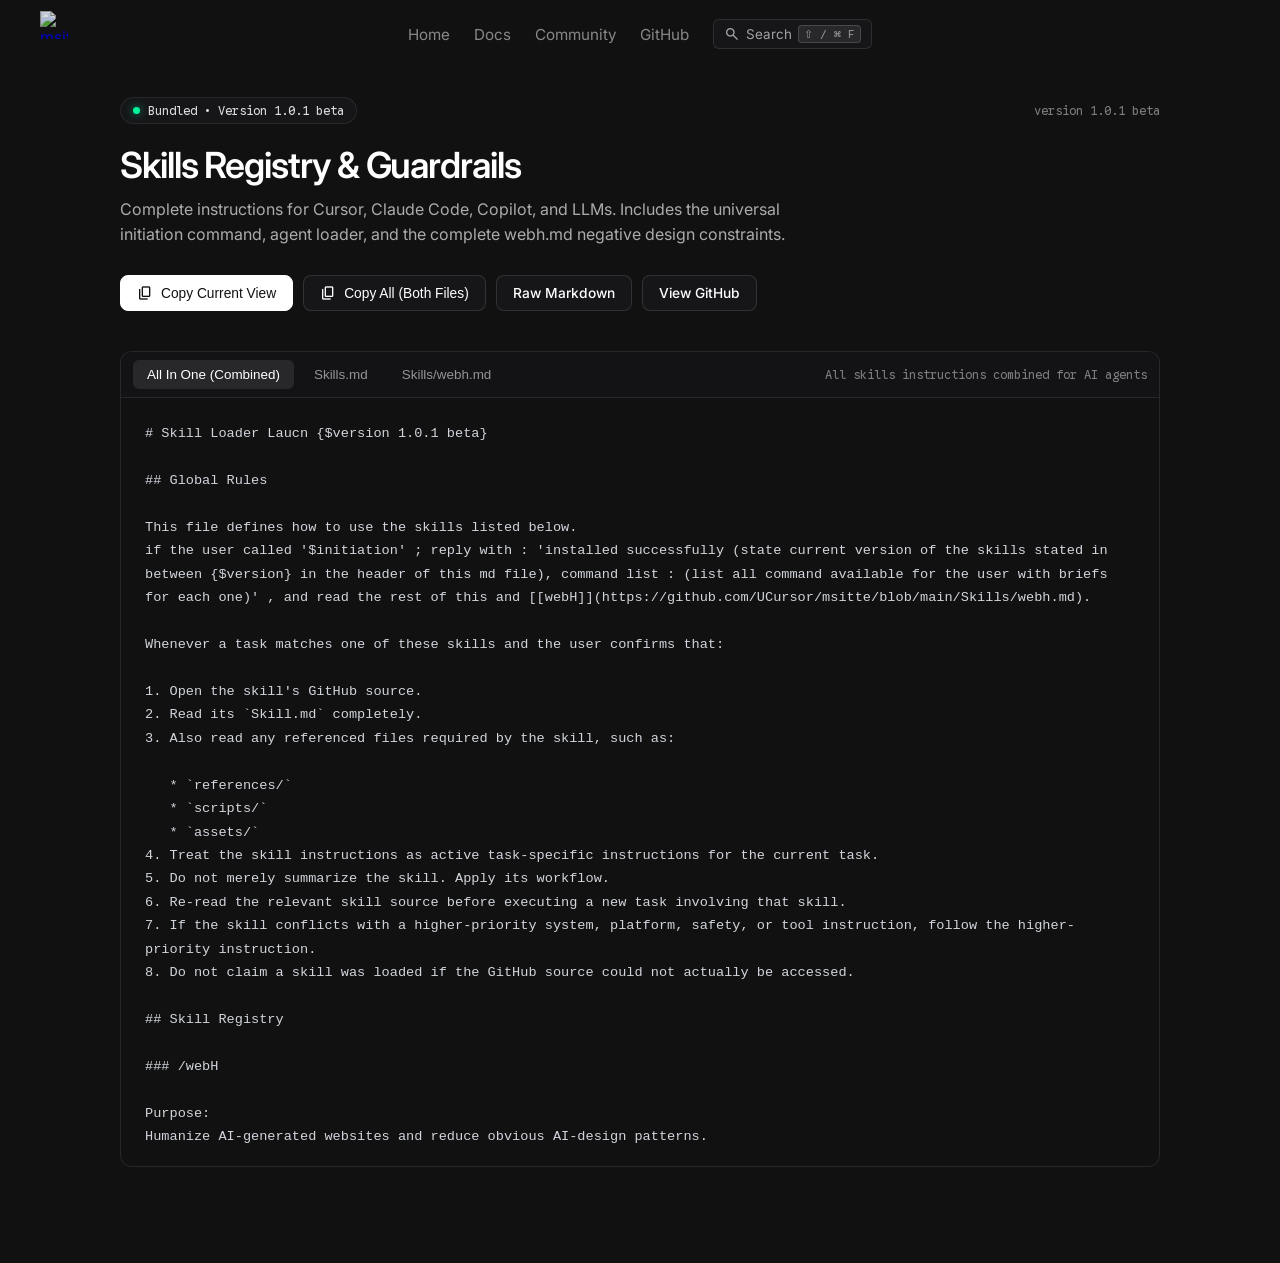
==== skills/index.html @ 698d7600 "Add files via upload" ====
<!DOCTYPE html>
<html lang="en">
<head>
    <meta charset="UTF-8">
    <meta name="viewport" content="width=device-width, initial-scale=1.0">
    <title>Skills Registry & Guardrails - msitte / laucn</title>

    <meta name="description" content="Direct skills reference and negative design guardrails for AI coding agents. Syncs live with github.com/ucursor/msitte.">
    <meta name="keywords" content="msitte skills, laucn skills, cursor skills, claude code skills, webh guardrails, initiation, AI coding instructions">
    <meta name="author" content="msitte">
    <meta name="robots" content="index, follow">
    <meta name="theme-color" content="#111112">
    <link rel="canonical" href="https://msitte.pages.dev/skills">

    <meta property="og:type" content="website">
    <meta property="og:url" content="https://msitte.pages.dev/skills">
    <meta property="og:title" content="Skills Registry & Guardrails - msitte / laucn">
    <meta property="og:description" content="Full skills reference and negative design guardrails for AI coding agents. Live synced with GitHub.">
    <meta property="og:image" content="https://msitte.pages.dev/images/m.png">

    <meta name="twitter:card" content="summary_large_image">
    <meta name="twitter:title" content="Skills Registry & Guardrails - msitte / laucn">
    <meta name="twitter:description" content="Full skills reference and negative design guardrails for AI coding agents. Live synced with GitHub.">
    <meta name="twitter:image" content="https://msitte.pages.dev/images/m.png">

    <link href="/style.css" rel="stylesheet">
    <link rel="preconnect" href="https://fonts.googleapis.com">
    <link rel="preconnect" href="https://fonts.gstatic.com" crossorigin>
    <link href="https://fonts.googleapis.com/css2?family=Google+Sans+Code:ital,wght,MONO@0,300..800,1;1,300..800,1&family=Inter:ital,opsz,wght@0,14..32,100..900;1,14..32,100..900&display=swap" rel="stylesheet">
    <link rel="stylesheet" href="https://fonts.googleapis.com/css2?family=Material+Symbols+Outlined:opsz,wght,FILL,GRAD@20..48,100..700,0..1,-50..200" />

    <style>
        .skills-page {
            max-width: 1040px;
            margin: 0 auto;
            padding: 3rem 1.5rem 6rem 1.5rem;
        }

        .skills-header {
            margin-bottom: 2.5rem;
        }

        .skills-status-row {
            display: flex;
            align-items: center;
            justify-content: space-between;
            flex-wrap: wrap;
            gap: 12px;
            margin-bottom: 1.25rem;
        }

        .skills-live-badge {
            display: inline-flex;
            align-items: center;
            gap: 8px;
            padding: 5px 12px;
            background: #161619;
            border: 1px solid rgba(255, 255, 255, 0.08);
            border-radius: 999px;
            font-size: 0.76rem;
            font-family: 'Google Sans Code', monospace;
            color: rgba(255, 255, 255, 0.85);
        }

        .live-dot {
            width: 7px;
            height: 7px;
            border-radius: 50%;
            background: #00f59b;
            box-shadow: 0 0 8px rgba(0, 245, 155, 0.6);
            display: inline-block;
        }

        .live-dot.syncing {
            background: #facc15;
            box-shadow: 0 0 8px rgba(250, 204, 21, 0.6);
        }

        .skills-title {
            font-size: 2.25rem;
            font-weight: 600;
            letter-spacing: -0.03em;
            color: #ffffff;
            margin: 0 0 0.6rem 0;
            line-height: 1.2;
        }

        .skills-subtitle {
            font-size: 1rem;
            color: rgba(255, 255, 255, 0.65);
            margin: 0 0 1.8rem 0;
            line-height: 1.55;
            max-width: 720px;
        }

        .skills-actions {
            display: flex;
            align-items: center;
            flex-wrap: wrap;
            gap: 10px;
        }

        .skills-btn {
            display: inline-flex;
            align-items: center;
            gap: 8px;
            padding: 9px 16px;
            border-radius: 8px;
            font-size: 0.86rem;
            font-weight: 500;
            text-decoration: none;
            cursor: pointer;
            transition: background-color 0.15s ease, border-color 0.15s ease, color 0.15s ease;
        }

        .skills-btn-primary {
            background: #ffffff;
            color: #111112;
            border: 1px solid #ffffff;
        }

        .skills-btn-primary:hover {
            background: rgba(255, 255, 255, 0.9);
        }

        .skills-btn-secondary {
            background: #161619;
            color: #ffffff;
            border: 1px solid rgba(255, 255, 255, 0.12);
        }

        .skills-btn-secondary:hover {
            background: #1f1f23;
            border-color: rgba(255, 255, 255, 0.22);
        }

        .skills-btn .material-symbols-outlined {
            font-size: 16px;
        }

        .skills-tabs-container {
            margin-top: 2rem;
            background: #161619;
            border: 1px solid rgba(255, 255, 255, 0.08);
            border-radius: 12px;
            overflow: hidden;
        }

        .skills-tab-bar {
            display: flex;
            align-items: center;
            justify-content: space-between;
            padding: 8px 12px;
            background: #131315;
            border-bottom: 1px solid rgba(255, 255, 255, 0.08);
            flex-wrap: wrap;
            gap: 10px;
        }

        .skills-tab-group {
            display: flex;
            align-items: center;
            gap: 6px;
        }

        .skills-tab {
            background: transparent;
            border: none;
            color: rgba(255, 255, 255, 0.55);
            font-size: 0.84rem;
            font-weight: 500;
            padding: 7px 14px;
            border-radius: 6px;
            cursor: pointer;
            transition: color 0.15s ease, background-color 0.15s ease;
        }

        .skills-tab:hover {
            color: #ffffff;
            background: rgba(255, 255, 255, 0.04);
        }

        .skills-tab.active {
            color: #ffffff;
            background: rgba(255, 255, 255, 0.09);
        }

        .skills-file-path {
            font-family: 'Google Sans Code', monospace;
            font-size: 0.76rem;
            color: rgba(255, 255, 255, 0.45);
        }

        .skills-code-pre {
            margin: 0;
            padding: 24px;
            background: #111112;
            color: #d1d5db;
            font-family: 'Google Sans Code', monospace;
            font-size: 0.85rem;
            line-height: 1.65;
            overflow-x: auto;
            max-height: 720px;
            white-space: pre-wrap;
            word-break: break-word;
        }

        .copy-feedback-toast {
            position: fixed;
            bottom: 24px;
            right: 24px;
            background: #161619;
            color: #ffffff;
            border: 1px solid rgba(0, 245, 155, 0.35);
            border-radius: 8px;
            padding: 10px 18px;
            font-size: 0.85rem;
            display: flex;
            align-items: center;
            gap: 8px;
            opacity: 0;
            transform: translateY(10px);
            pointer-events: none;
            transition: opacity 0.2s ease, transform 0.2s ease;
            z-index: 1000;
        }

        .copy-feedback-toast.show {
            opacity: 1;
            transform: translateY(0);
        }

        .copy-feedback-toast .material-symbols-outlined {
            color: #00f59b;
            font-size: 18px;
        }
    </style>
</head>
<body>
    <div class="navbar">
        <a href="https://github.com/ucursor/msitte" class="companyLogoLink" title="msitte" aria-label="msitte" target="_blank" rel="noopener noreferrer">
            <img src="/images/m.png" alt="msitte" class="companyLogoImg">
        </a>
        <div class="midNav">
            <a class="navLink" href="/">Home</a>
            <a class="navLink" href="/developers/docs/introduction.html">Docs</a>
            <a class="navLink" href="https://discord.gg/5KctFJj9Qk" target="_blank" rel="noopener noreferrer">Community</a>
            <a class="navLink" href="https://github.com/ucursor/msitte" target="_blank" rel="noopener noreferrer">GitHub</a>
            <button type="button" class="navSearchBtn" id="searchTriggerBtn" aria-label="Search website and docs">
                <span class="material-symbols-outlined">search</span>
                <span class="navSearchLabel">Search</span>
                <kbd>⇧ / ⌘ F</kbd>
            </button>
        </div>
    </div>

    <main class="skills-page">
        <header class="skills-header">
            <div class="skills-status-row">
                <div class="skills-live-badge">
                    <span class="live-dot" id="liveDotIndicator"></span>
                    <span id="syncStatusLabel">Live • Synced with GitHub main</span>
                </div>
                <div class="skills-file-path" id="versionBadge">version 1.0.1 beta</div>
            </div>

            <h1 class="skills-title">Skills Registry & Guardrails</h1>
            <p class="skills-subtitle">
                Complete instructions for Cursor, Claude Code, Copilot, and LLMs. Includes the universal initiation command, agent loader, and the complete webh.md negative design constraints.
            </p>

            <div class="skills-actions">
                <button type="button" class="skills-btn skills-btn-primary" id="copyActiveBtn">
                    <span class="material-symbols-outlined">content_copy</span>
                    <span id="copyActiveLabel">Copy Current View</span>
                </button>
                <button type="button" class="skills-btn skills-btn-secondary" id="copyAllCombinedBtn">
                    <span class="material-symbols-outlined">content_copy</span>
                    <span>Copy All (Both Files)</span>
                </button>
                <a href="/skills.md" class="skills-btn skills-btn-secondary" target="_blank" rel="noopener noreferrer">
                    <span>Raw Markdown</span>
                </a>
                <a href="https://github.com/ucursor/msitte" class="skills-btn skills-btn-secondary" target="_blank" rel="noopener noreferrer">
                    <span>View GitHub</span>
                </a>
            </div>
        </header>

        <section class="skills-tabs-container">
            <div class="skills-tab-bar">
                <div class="skills-tab-group" role="tablist">
                    <button type="button" class="skills-tab active" data-tab="combined" role="tab">All In One (Combined)</button>
                    <button type="button" class="skills-tab" data-tab="skills" role="tab">Skills.md</button>
                    <button type="button" class="skills-tab" data-tab="webh" role="tab">Skills/webh.md</button>
                </div>
                <span class="skills-file-path" id="activeFilePath">All skills instructions combined for AI agents</span>
            </div>

            <pre class="skills-code-pre"><code id="skillsCodeDisplay"># Skill Loader Laucn {$version 1.0.1 beta}

## Global Rules

This file defines how to use the skills listed below.
if the user called '$initiation' ; reply with : 'installed successfully (state current version of the skills stated in between {$version} in the header of this md file), command list : (list all command available for the user with briefs for each one)' , and read the rest of this and [[webH]](https://github.com/UCursor/msitte/blob/main/Skills/webh.md).

Whenever a task matches one of these skills and the user confirms that:

1. Open the skill's GitHub source.
2. Read its `Skill.md` completely.
3. Also read any referenced files required by the skill, such as:

   * `references/`
   * `scripts/`
   * `assets/`
4. Treat the skill instructions as active task-specific instructions for the current task.
5. Do not merely summarize the skill. Apply its workflow.
6. Re-read the relevant skill source before executing a new task involving that skill.
7. If the skill conflicts with a higher-priority system, platform, safety, or tool instruction, follow the higher-priority instruction.
8. Do not claim a skill was loaded if the GitHub source could not actually be accessed.

## Skill Registry

### /webH

Purpose:
Humanize AI-generated websites and reduce obvious AI-design patterns.

Source:
[[webH]](https://github.com/UCursor/msitte/blob/main/Skills/webh.md)

Activation:
Use when the task involves designing, reviewing, improving, or generating a website/UI and the goal is to make the result feel more human-designed and less AI-generated.

Behavior:
Follow the complete workflow and design rules defined by the linked skill source.

## Verification

After loading this file, reply with:

* The skills detected in this registry
* The source URL for each skill
* Whether each source was successfully read

Do not apply a skill until its source has been successfully read.

---

# WEBSITE DESIGN GUIDELINES (webh.md)

## IMPORTANT: FOLLOW THESE RULES AT ALL TIMES

Ensure that you follow every rule below after finishing the project, and after finishing every task. Review every single rule before considering the task complete.

---

# 1. IMPORTANT NOTICES AND REQUIREMENTS

### Clarification

* Ask the user clarifying questions when important information is missing or ambiguous.
* Ask for clarification about:
  * Services
  * Preferences
  * Expectations
  * Additional requests
* Suggest better actions or alternatives when necessary.

### Images

* Avoid keeping the website completely without images.
* When no images are provided, use empty HTML <img> placeholders for the owner to fill in later.
* Image placeholders must be filled in the code itself, not through an upload button or upload UI inside the website.
* Never use stock images unless the user explicitly asks for them.
* For logos, stock imagery, artistic choices, visual styles, or additions, ask the user for their preferred images or provide an option to use default stock images.

---

# 2. ICONS, SYMBOLS, AND LOGOS

* Never use Unicode symbols, decorative symbols, or text characters as icons anywhere on the website.
* Never use Unicode symbols as logos.
* Never use em-dashes.
* Never use decorative dots or sparkle icons.
* Never make logos from typography, Unicode characters, or generic icons.
* For logos, ask the owner to upload their preferred logo image.
* Never use Lucide Icons or similar low-contrast icon libraries.
* Use proper graphical assets or suitable high-contrast icons instead of text characters.

---

# 3. COLORS

* Avoid excessive use of electric neon accents, especially:
  * Hyper-saturated neon lime such as #22c55e
  * Electric cyan such as #06b6d4
  * Magenta used to create a generic "futuristic" aesthetic
* Avoid excessive reliance on gradients.
* Avoid:
  * Purple-blue-indigo gradients
  * Yellow-orange gradients
  * Other gradients made primarily from two similar colors
* Avoid full gradient-masked text.
* Partially gradient text is still discouraged, but may be used when genuinely necessary.
* Avoid colors such as #0b1020 for backgrounds or text.
* Prefer solid colors:
  * Pure black
  * Shades of white
  * Carefully selected secondary colors
  * Subtle tint colors
* Use a deliberate, coherent color palette rather than relying on effects to create visual interest.

---

# 4. TYPOGRAPHY AND GENERAL STYLING

### Typography

* Do not make typography excessively spaced out.
* Do not use overly thin or lightweight typography.

### General Styling

* Do not overuse outlines on cards, sections, buttons, or other interface elements.
* Do not use background morphism.
* Avoid unnecessary blur effects.

---

# 5. WORDING AND TEXTUAL INDICATORS

* Do not use overly sloganized wording beneath inputs or throughout interface sections.
* Do not repeat sloganized or meaningless text merely to fill space.
* Keep meaningful slogans mainly within the main hero and important highlights.
* Do not repeatedly use meaningless status-style text or badges.
* Do not use normal statistics or pill-shaped badges simply to make a section appear more detailed.
* Never use fake or meaningless statistics underneath the main hero section.
* The main hero should primarily contain meaningful hero text and relevant sidekick information.

---

# 6. LAYOUT

* Do not overuse card elements.
* Avoid repetitive three-column card decks.
* Avoid rigid bilateral symmetry.
* Avoid applying identical vertical padding to every section or block.
* Avoid overly repetitive layouts that make every section feel structurally identical.
* Do not overuse outlines on elements.

---

# 7. NAVIGATION

* Do not use a heavy opaque navigation bar.
* Avoid giving the top bar/navbar its own heavy background.
* Avoid backdrop blur on the navbar.
* Avoid making the navbar unnecessarily sticky to the top.
* Prefer simple textual navigation and clear action-oriented icons when appropriate.

---

# 8. OTHER MISCELLANEOUS AESTHETICS

### Shadows

* Occasionally use shadows and box shadows where they improve hierarchy or depth.
* Do not apply shadows everywhere unnecessarily.

### Reviews and Statistics

* Reviews and statistics are discouraged.
* When they are necessary, they must be placeholders and the owner should be asked to provide the real information.
* Never create fake reviews or fake statistics.

### Cursor Effects

* Never use a cursor spotlight or cursor glow effect.
* Do not add JavaScript mouse-move listeners that drag a glowing radial gradient or spotlight behind the cursor.

### Background Effects

* Never use glow blobs in the background as visual highlights.

---

# FINAL QUALITY CHECK

Before finishing every task and before declaring the project complete:
* Review every rule in this document.
* Make sure every rule has been followed.
* Remove anything that violates these guidelines.
* Check that no fake reviews, fake statistics, meaningless badges, Unicode icons, forbidden gradients, excessive blur, excessive outlines, glow blobs, cursor spotlight effects, or heavy navbar treatments were accidentally introduced.
* Make sure images are handled according to the image-placeholder rules.
* Confirm that the final design feels intentional, human-designed, and not like generic AI-generated website UI.</code></pre>
        </section>
    </main>

    <div id="copyToast" class="copy-feedback-toast" role="status" aria-live="polite">
        <span class="material-symbols-outlined">check</span>
        <span id="copyToastMsg">Copied to clipboard</span>
    </div>

    <div id="searchModal" class="search-modal-backdrop" aria-hidden="true" role="dialog" aria-modal="true" aria-label="Search website and docs">
        <div class="search-modal-panel">
            <div class="search-input-wrapper">
                <span class="material-symbols-outlined search-input-icon">search</span>
                <input type="text" id="siteSearchInput" class="search-input" placeholder="Search skills, guardrails, docs, installer..." autocomplete="off" spellcheck="false">
                <button type="button" class="search-close-btn" id="searchCloseBtn" aria-label="Close search">
                    <span class="material-symbols-outlined">close</span>
                </button>
            </div>
            <div class="search-results-list" id="searchResultsList" role="listbox"></div>
            <div class="search-modal-footer">
                <span>Navigate <kbd>↑</kbd> <kbd>↓</kbd></span>
                <span>Select <kbd>↵</kbd></span>
                <span>Close <kbd>esc</kbd></span>
            </div>
        </div>
    </div>

    <script src="/script.js"></script>
    <script>
        let currentTab = 'combined';
        let skillsMdContent = `# Skill Loader Laucn {$version 1.0.1 beta}

## Global Rules

This file defines how to use the skills listed below.
if the user called '$initiation' ; reply with : 'installed successfully (state current version of the skills stated in between {$version} in the header of this md file), command list : (list all command available for the user with briefs for each one)' , and read the rest of this and [[webH]](https://github.com/UCursor/msitte/blob/main/Skills/webh.md).

Whenever a task matches one of these skills and the user confirms that:

1. Open the skill's GitHub source.
2. Read its \`Skill.md\` completely.
3. Also read any referenced files required by the skill, such as:

   * \`references/\`
   * \`scripts/\`
   * \`assets/\`
4. Treat the skill instructions as active task-specific instructions for the current task.
5. Do not merely summarize the skill. Apply its workflow.
6. Re-read the relevant skill source before executing a new task involving that skill.
7. If the skill conflicts with a higher-priority system, platform, safety, or tool instruction, follow the higher-priority instruction.
8. Do not claim a skill was loaded if the GitHub source could not actually be accessed.

## Skill Registry

### /webH

Purpose:
Humanize AI-generated websites and reduce obvious AI-design patterns.

Source:
[[webH]](https://github.com/UCursor/msitte/blob/main/Skills/webh.md)

Activation:
Use when the task involves designing, reviewing, improving, or generating a website/UI and the goal is to make the result feel more human-designed and less AI-generated.

Behavior:
Follow the complete workflow and design rules defined by the linked skill source.

## Verification

After loading this file, reply with:

* The skills detected in this registry
* The source URL for each skill
* Whether each source was successfully read

Do not apply a skill until its source has been successfully read.`;

        let webhMdContent = `# WEBSITE DESIGN GUIDELINES (webh.md)

## IMPORTANT: FOLLOW THESE RULES AT ALL TIMES

Ensure that you follow every rule below after finishing the project, and after finishing every task. Review every single rule before considering the task complete.

---

# 1. IMPORTANT NOTICES AND REQUIREMENTS

### Clarification

* Ask the user clarifying questions when important information is missing or ambiguous.
* Ask for clarification about:
  * Services
  * Preferences
  * Expectations
  * Additional requests
* Suggest better actions or alternatives when necessary.

### Images

* Avoid keeping the website completely without images.
* When no images are provided, use empty HTML <img> placeholders for the owner to fill in later.
* Image placeholders must be filled in the code itself, not through an upload button or upload UI inside the website.
* Never use stock images unless the user explicitly asks for them.
* For logos, stock imagery, artistic choices, visual styles, or additions, ask the user for their preferred images or provide an option to use default stock images.

---

# 2. ICONS, SYMBOLS, AND LOGOS

* Never use Unicode symbols, decorative symbols, or text characters as icons anywhere on the website.
* Never use Unicode symbols as logos.
* Never use em-dashes.
* Never use decorative dots or sparkle icons.
* Never make logos from typography, Unicode characters, or generic icons.
* For logos, ask the owner to upload their preferred logo image.
* Never use Lucide Icons or similar low-contrast icon libraries.
* Use proper graphical assets or suitable high-contrast icons instead of text characters.

---

# 3. COLORS

* Avoid excessive use of electric neon accents, especially:
  * Hyper-saturated neon lime such as #22c55e
  * Electric cyan such as #06b6d4
  * Magenta used to create a generic "futuristic" aesthetic
* Avoid excessive reliance on gradients.
* Avoid:
  * Purple-blue-indigo gradients
  * Yellow-orange gradients
  * Other gradients made primarily from two similar colors
* Avoid full gradient-masked text.
* Partially gradient text is still discouraged, but may be used when genuinely necessary.
* Avoid colors such as #0b1020 for backgrounds or text.
* Prefer solid colors:
  * Pure black
  * Shades of white
  * Carefully selected secondary colors
  * Subtle tint colors
* Use a deliberate, coherent color palette rather than relying on effects to create visual interest.

---

# 4. TYPOGRAPHY AND GENERAL STYLING

### Typography

* Do not make typography excessively spaced out.
* Do not use overly thin or lightweight typography.

### General Styling

* Do not overuse outlines on cards, sections, buttons, or other interface elements.
* Do not use background morphism.
* Avoid unnecessary blur effects.

---

# 5. WORDING AND TEXTUAL INDICATORS

* Do not use overly sloganized wording beneath inputs or throughout interface sections.
* Do not repeat sloganized or meaningless text merely to fill space.
* Keep meaningful slogans mainly within the main hero and important highlights.
* Do not repeatedly use meaningless status-style text or badges.
* Do not use normal statistics or pill-shaped badges simply to make a section appear more detailed.
* Never use fake or meaningless statistics underneath the main hero section.
* The main hero should primarily contain meaningful hero text and relevant sidekick information.

---

# 6. LAYOUT

* Do not overuse card elements.
* Avoid repetitive three-column card decks.
* Avoid rigid bilateral symmetry.
* Avoid applying identical vertical padding to every section or block.
* Avoid overly repetitive layouts that make every section feel structurally identical.
* Do not overuse outlines on elements.

---

# 7. NAVIGATION

* Do not use a heavy opaque navigation bar.
* Avoid giving the top bar/navbar its own heavy background.
* Avoid backdrop blur on the navbar.
* Avoid making the navbar unnecessarily sticky to the top.
* Prefer simple textual navigation and clear action-oriented icons when appropriate.

---

# 8. OTHER MISCELLANEOUS AESTHETICS

### Shadows

* Occasionally use shadows and box shadows where they improve hierarchy or depth.
* Do not apply shadows everywhere unnecessarily.

### Reviews and Statistics

* Reviews and statistics are discouraged.
* When they are necessary, they must be placeholders and the owner should be asked to provide the real information.
* Never create fake reviews or fake statistics.

### Cursor Effects

* Never use a cursor spotlight or cursor glow effect.
* Do not add JavaScript mouse-move listeners that drag a glowing radial gradient or spotlight behind the cursor.

### Background Effects

* Never use glow blobs in the background as visual highlights.

---

# FINAL QUALITY CHECK

Before finishing every task and before declaring the project complete:
* Review every rule in this document.
* Make sure every rule has been followed.
* Remove anything that violates these guidelines.
* Check that no fake reviews, fake statistics, meaningless badges, Unicode icons, forbidden gradients, excessive blur, excessive outlines, glow blobs, cursor spotlight effects, or heavy navbar treatments were accidentally introduced.
* Make sure images are handled according to the image-placeholder rules.
* Confirm that the final design feels intentional, human-designed, and not like generic AI-generated website UI.`;

        function getCombinedContent() {
            return skillsMdContent + '\n\n---\n\n' + webhMdContent;
        }

        const codeDisplay = document.getElementById('skillsCodeDisplay');
        const activeFilePath = document.getElementById('activeFilePath');
        const copyActiveBtn = document.getElementById('copyActiveBtn');
        const copyActiveLabel = document.getElementById('copyActiveLabel');
        const copyAllCombinedBtn = document.getElementById('copyAllCombinedBtn');
        const copyToast = document.getElementById('copyToast');
        const copyToastMsg = document.getElementById('copyToastMsg');
        const tabs = document.querySelectorAll('.skills-tab');
        const liveDot = document.getElementById('liveDotIndicator');
        const syncStatusLabel = document.getElementById('syncStatusLabel');

        function showToast(message) {
            if (!copyToast) return;
            copyToastMsg.textContent = message;
            copyToast.classList.add('show');
            setTimeout(() => {
                copyToast.classList.remove('show');
            }, 2000);
        }

        function updateDisplay() {
            if (currentTab === 'combined') {
                codeDisplay.textContent = getCombinedContent();
                activeFilePath.textContent = 'All skills instructions combined for AI agents';
                copyActiveLabel.textContent = 'Copy Current View';
            } else if (currentTab === 'skills') {
                codeDisplay.textContent = skillsMdContent;
                activeFilePath.textContent = 'github.com/ucursor/msitte/blob/main/Skills.md';
                copyActiveLabel.textContent = 'Copy Skills.md';
            } else if (currentTab === 'webh') {
                codeDisplay.textContent = webhMdContent;
                activeFilePath.textContent = 'github.com/ucursor/msitte/blob/main/Skills/webh.md';
                copyActiveLabel.textContent = 'Copy webh.md';
            }
        }

        tabs.forEach(tab => {
            tab.addEventListener('click', () => {
                tabs.forEach(t => t.classList.remove('active'));
                tab.classList.add('active');
                currentTab = tab.getAttribute('data-tab');
                updateDisplay();
            });
        });

        async function copyToClipboard(text, successMsg) {
            try {
                await navigator.clipboard.writeText(text);
                showToast(successMsg);
            } catch (err) {
                const ta = document.createElement('textarea');
                ta.value = text;
                ta.style.position = 'fixed';
                ta.style.opacity = '0';
                document.body.appendChild(ta);
                ta.select();
                document.execCommand('copy');
                document.body.removeChild(ta);
                showToast(successMsg);
            }
        }

        if (copyActiveBtn) {
            copyActiveBtn.addEventListener('click', () => {
                let toCopy = getCombinedContent();
                if (currentTab === 'skills') toCopy = skillsMdContent;
                if (currentTab === 'webh') toCopy = webhMdContent;
                copyToClipboard(toCopy, 'Copied instructions to clipboard');
            });
        }

        if (copyAllCombinedBtn) {
            copyAllCombinedBtn.addEventListener('click', () => {
                copyToClipboard(getCombinedContent(), 'Copied full combined skills');
            });
        }

        async function fetchLiveSkillsFromGitHub() {
            if (liveDot) liveDot.classList.add('syncing');
            if (syncStatusLabel) syncStatusLabel.textContent = 'Syncing with GitHub...';

            try {
                const [skillsRes, webhRes] = await Promise.all([
                    fetch('https://raw.githubusercontent.com/UCursor/msitte/main/Skills.md'),
                    fetch('https://raw.githubusercontent.com/UCursor/msitte/main/Skills/webh.md')
                ]);

                if (skillsRes.ok && webhRes.ok) {
                    const skillsText = await skillsRes.text();
                    const webhText = await webhRes.text();

                    if (skillsText.trim()) skillsMdContent = skillsText.trim();
                    if (webhText.trim()) webhMdContent = webhText.trim();

                    updateDisplay();

                    if (liveDot) {
                        liveDot.classList.remove('syncing');
                        liveDot.style.background = '#00f59b';
                    }
                    if (syncStatusLabel) {
                        syncStatusLabel.textContent = 'Live • Synced with GitHub main';
                    }
                    return;
                }
            } catch (e) {
            }

            if (liveDot) liveDot.classList.remove('syncing');
            if (syncStatusLabel) syncStatusLabel.textContent = 'Bundled • Version 1.0.1 beta';
        }

        fetchLiveSkillsFromGitHub();
    </script>
</body>
</html>
---- style.css ----
html {
    background-color: #111112;
    font-family: 'Inter', sans-serif;
    color: #f1f5f9;
    scroll-behavior: smooth;
}
body {
    margin: 0;
    padding: 0;
    min-height: 100vh;
    background-color: #111112;
}

.material-symbols-outlined {
    font-family: 'Material Symbols Outlined';
    font-weight: normal;
    font-style: normal;
    font-size: 20px;
    line-height: 1;
    letter-spacing: normal;
    text-transform: none;
    display: inline-flex;
    align-items: center;
    justify-content: center;
    white-space: nowrap;
    word-wrap: normal;
    direction: ltr;
    -webkit-font-smoothing: antialiased;
    font-variation-settings: 'FILL' 0, 'wght' 400, 'GRAD' 0, 'opsz' 24;
    user-select: none;
    vertical-align: middle;
}

.navbar {
    position: relative;
    display: flex;
    justify-content: center;
    align-items: center;
    width: 100%;
    padding: 1.2em 2.5em 0 2.5em;
    box-sizing: border-box;
}
.midNav {
    display: flex;
    justify-content: center;
    align-items: center;
    gap: 1.5em;
    font-weight: 400;
}
.companyLogoLink {
    position: absolute;
    left: 2.5em;
    top: 50%;
    transform: translateY(-50%);
    display: flex;
    align-items: center;
    text-decoration: none;
    opacity: 0.85;
    transition: opacity 0.2s ease, transform 0.2s ease;
}
.companyLogoLink:hover {
    opacity: 1;
    transform: translateY(-50%) scale(1.08);
}
.companyLogoImg {
    width: 28px;
    height: 28px;
    object-fit: contain;
    display: block;
}
.navLink {
    text-decoration: none;
    color: rgba(255, 255, 255, 0.5);
    font-size: 0.95em;
    display: inline-block;
    transition: color 0.2s ease, transform 0.2s ease;
}
.navLink:hover {
    color: rgba(255, 255, 255, 0.95);
    transform: translateY(-1px);
}
.navLink:active {
    color: #fff;
}

.navSearchBtn {
    display: inline-flex;
    align-items: center;
    gap: 6px;
    background: #161619;
    border: 1px solid rgba(255, 255, 255, 0.1);
    color: rgba(255, 255, 255, 0.6);
    border-radius: 6px;
    padding: 5px 10px;
    font-family: inherit;
    font-size: 0.84rem;
    cursor: pointer;
    transition: border-color 0.15s ease, color 0.15s ease, background-color 0.15s ease;
}
.navSearchBtn:hover {
    background: #1c1c20;
    border-color: rgba(255, 255, 255, 0.2);
    color: #ffffff;
}
.navSearchBtn .material-symbols-outlined {
    font-size: 16px;
}
.navSearchBtn kbd {
    font-family: 'Google Sans Code', monospace;
    font-size: 0.7rem;
    background: rgba(255, 255, 255, 0.08);
    border: 1px solid rgba(255, 255, 255, 0.15);
    border-radius: 4px;
    padding: 1px 5px;
    color: rgba(255, 255, 255, 0.5);
}

.mainContent {
    display: flex;
    justify-content: center;
    align-items: center;
    flex-direction: column;
    padding: 0 1rem 4rem 1rem;
}

#heroMain {
    color: #ffffff;
    font-size: 2.2em;
    text-align: center;
    font-weight: 500;
    letter-spacing: -0.04em;
    margin: 3.5rem 0 0.4rem 0;
}

#heroSecondary {
    font-size: 1.05rem;
    color: rgba(255, 255, 255, 0.45);
    font-weight: 400;
    text-align: center;
    letter-spacing: -0.015em;
    margin: 0.4rem 0 2.2rem 0;
}

.installComponent {
    display: flex;
    justify-content: center;
    width: 100%;
    margin-top: 0.5rem;
    margin-bottom: 2rem;
}

.install-card {
    position: relative;
    width: 100%;
    max-width: 640px;
    background: #161619;
    border-radius: 12px;
    border: 1px solid rgba(255, 255, 255, 0.1);
    box-shadow: 0 16px 36px rgba(0, 0, 0, 0.45);
    overflow: hidden;
    transition: border-color 0.2s ease;
}

.install-card:hover {
    border-color: rgba(255, 255, 255, 0.16);
}

.install-header {
    display: flex;
    align-items: center;
    padding: 4px 14px 0 14px;
    border-bottom: 1px solid rgba(255, 255, 255, 0.08);
    background-color: #161619;
}

.install-tabs {
    display: flex;
    position: relative;
    gap: 8px;
}

.install-tab-btn {
    position: relative;
    background: none;
    border: none;
    padding: 10px 14px 11px 14px;
    font-family: 'Inter', sans-serif;
    font-size: 0.85rem;
    font-weight: 400;
    color: rgba(255, 255, 255, 0.45);
    cursor: pointer;
    transition: color 0.18s ease;
    user-select: none;
    outline: none;
}

.install-tab-btn:hover {
    color: rgba(255, 255, 255, 0.85);
}

.install-tab-btn.active {
    color: #ffffff;
    font-weight: 500;
}

.install-tab-btn:focus-visible {
    border-radius: 4px;
    box-shadow: 0 0 0 2px rgba(255, 255, 255, 0.2);
}

.tab-indicator {
    position: absolute;
    bottom: -1px;
    left: 0;
    height: 2px;
    background: #ffffff;
    border-radius: 2px 2px 0 0;
    pointer-events: none;
    transition: left 0.22s cubic-bezier(0.4, 0, 0.2, 1), width 0.22s cubic-bezier(0.4, 0, 0.2, 1);
}

.install-body {
    position: relative;
    padding: 8px;
    background: #161619;
}

.snippet-panel {
    display: none;
    opacity: 0;
    transition: opacity 0.18s ease;
}

.snippet-panel.active {
    display: block;
    opacity: 1;
}

.snippet-row {
    display: flex;
    align-items: center;
    justify-content: space-between;
    gap: 16px;
    padding: 10px 14px;
    border-radius: 8px;
    background-color: transparent;
    border: 1px solid transparent;
    cursor: pointer;
    transition: background-color 0.15s ease, border-color 0.15s ease, transform 0.1s ease;
    user-select: none;
    outline: none;
}

.snippet-row:hover {
    background-color: rgba(255, 255, 255, 0.08);
    border-color: rgba(255, 255, 255, 0.12);
}

.snippet-row:active {
    background-color: rgba(255, 255, 255, 0.12);
    transform: scale(0.997);
}

.snippet-row:focus-visible {
    background-color: rgba(255, 255, 255, 0.08);
    border-color: rgba(255, 255, 255, 0.3);
}

.code-text {
    font-family: 'Google Sans Code', ui-monospace, monospace;
    font-size: 0.88rem;
    letter-spacing: -0.01em;
    display: flex;
    align-items: center;
    gap: 8px;
    white-space: nowrap;
    overflow-x: auto;
    scrollbar-width: none;
}

.code-text::-webkit-scrollbar {
    display: none;
}

.token-cmd {
    color: #f1f5f9;
    font-weight: 500;
}

.token-url {
    color: #8ea0b8;
}

.token-param {
    color: #00f59b;
    font-weight: 500;
}

.copy-action {
    display: flex;
    align-items: center;
    gap: 8px;
    flex-shrink: 0;
    position: relative;
}

.copy-feedback {
    opacity: 0;
    transform: translateX(4px);
    transition: opacity 0.2s ease, transform 0.2s ease;
    font-size: 0.75rem;
    font-family: 'Inter', sans-serif;
    font-weight: 500;
    color: #00f59b;
    pointer-events: none;
}

.snippet-row.copied .copy-feedback {
    opacity: 1;
    transform: translateX(0);
}

.copy-icon-btn {
    display: inline-flex;
    align-items: center;
    justify-content: center;
    width: 22px;
    height: 22px;
    color: rgba(255, 255, 255, 0.65);
    transition: color 0.15s ease;
}

.copy-icon-btn .material-symbols-outlined {
    font-size: 18px;
}

.snippet-row:hover .copy-icon-btn {
    color: #ffffff;
}

.copy-icon-btn .icon-check {
    display: none;
    color: #00f59b;
}

.snippet-row.copied .copy-icon-btn .icon-copy {
    display: none;
}

.snippet-row.copied .copy-icon-btn .icon-check {
    display: inline-flex;
    animation: checkPop 0.22s ease-out;
}

@keyframes checkPop {
    0% {
        transform: scale(0.6);
        opacity: 0;
    }
    60% {
        transform: scale(1.15);
        opacity: 1;
    }
    100% {
        transform: scale(1);
        opacity: 1;
    }
}

.search-result-url {
    font-family: 'Google Sans Code', monospace;
    font-size: 0.74rem;
    color: #00f59b;
    margin-top: 3px;
    letter-spacing: -0.01em;
}

.search-modal-backdrop {
    display: none;
    position: fixed;
    top: 0;
    left: 0;
    width: 100vw;
    height: 100vh;
    background: rgba(0, 0, 0, 0.75);
    backdrop-filter: blur(4px);
    z-index: 1000;
    align-items: flex-start;
    justify-content: center;
    padding-top: 12vh;
    box-sizing: border-box;
}

.search-modal-backdrop.open {
    display: flex;
}

.search-modal-panel {
    background: #161619;
    border: 1px solid rgba(255, 255, 255, 0.14);
    border-radius: 12px;
    width: 100%;
    max-width: 560px;
    box-shadow: 0 24px 60px rgba(0, 0, 0, 0.6);
    overflow: hidden;
    animation: modalSlideIn 0.18s ease-out;
}

@keyframes modalSlideIn {
    from {
        opacity: 0;
        transform: translateY(-10px) scale(0.98);
    }
    to {
        opacity: 1;
        transform: translateY(0) scale(1);
    }
}

.search-input-wrapper {
    display: flex;
    align-items: center;
    gap: 12px;
    padding: 14px 18px;
    border-bottom: 1px solid rgba(255, 255, 255, 0.08);
}

.search-input-icon {
    color: rgba(255, 255, 255, 0.45);
    font-size: 20px;
}

.search-input {
    flex: 1;
    background: transparent;
    border: none;
    color: #ffffff;
    font-family: inherit;
    font-size: 1rem;
    outline: none;
}

.search-input::placeholder {
    color: rgba(255, 255, 255, 0.4);
}

.search-close-btn {
    background: transparent;
    border: none;
    color: rgba(255, 255, 255, 0.45);
    cursor: pointer;
    display: flex;
    align-items: center;
    justify-content: center;
    padding: 4px;
    border-radius: 4px;
    transition: color 0.15s ease;
}

.search-close-btn:hover {
    color: #ffffff;
}

.search-results-list {
    max-height: 340px;
    overflow-y: auto;
    padding: 8px;
    display: flex;
    flex-direction: column;
    gap: 4px;
}

.search-result-item {
    display: flex;
    align-items: center;
    justify-content: space-between;
    padding: 10px 14px;
    border-radius: 8px;
    text-decoration: none;
    color: #ffffff;
    transition: background-color 0.12s ease;
    cursor: pointer;
}

.search-result-item:hover,
.search-result-item.selected {
    background-color: rgba(255, 255, 255, 0.08);
}

.search-result-info {
    display: flex;
    align-items: center;
    gap: 12px;
}

.search-result-icon {
    color: #00f59b;
    font-size: 18px;
}

.search-result-title {
    font-size: 0.92rem;
    font-weight: 500;
}

.search-result-desc {
    font-size: 0.78rem;
    color: rgba(255, 255, 255, 0.5);
    margin-top: 2px;
}

.search-result-badge {
    font-family: 'Google Sans Code', monospace;
    font-size: 0.72rem;
    color: rgba(255, 255, 255, 0.45);
    background: rgba(255, 255, 255, 0.05);
    padding: 3px 8px;
    border-radius: 4px;
}

.search-modal-footer {
    padding: 10px 18px;
    border-top: 1px solid rgba(255, 255, 255, 0.06);
    display: flex;
    align-items: center;
    gap: 16px;
    font-size: 0.75rem;
    color: rgba(255, 255, 255, 0.4);
}

.search-modal-footer kbd {
    font-family: 'Google Sans Code', monospace;
    background: rgba(255, 255, 255, 0.06);
    border: 1px solid rgba(255, 255, 255, 0.12);
    border-radius: 3px;
    padding: 1px 4px;
    color: rgba(255, 255, 255, 0.6);
}

@media (max-width: 820px) {
    .midNav {
        gap: 1em;
    }
    .navSearchBtn .navSearchLabel,
    .navSearchBtn kbd {
        display: none;
    }
    .companyLogoLink {
        position: static;
        transform: none;
    }
    .navbar {
        justify-content: space-between;
        padding: 1.2em 1.5em 0 1.5em;
    }
}
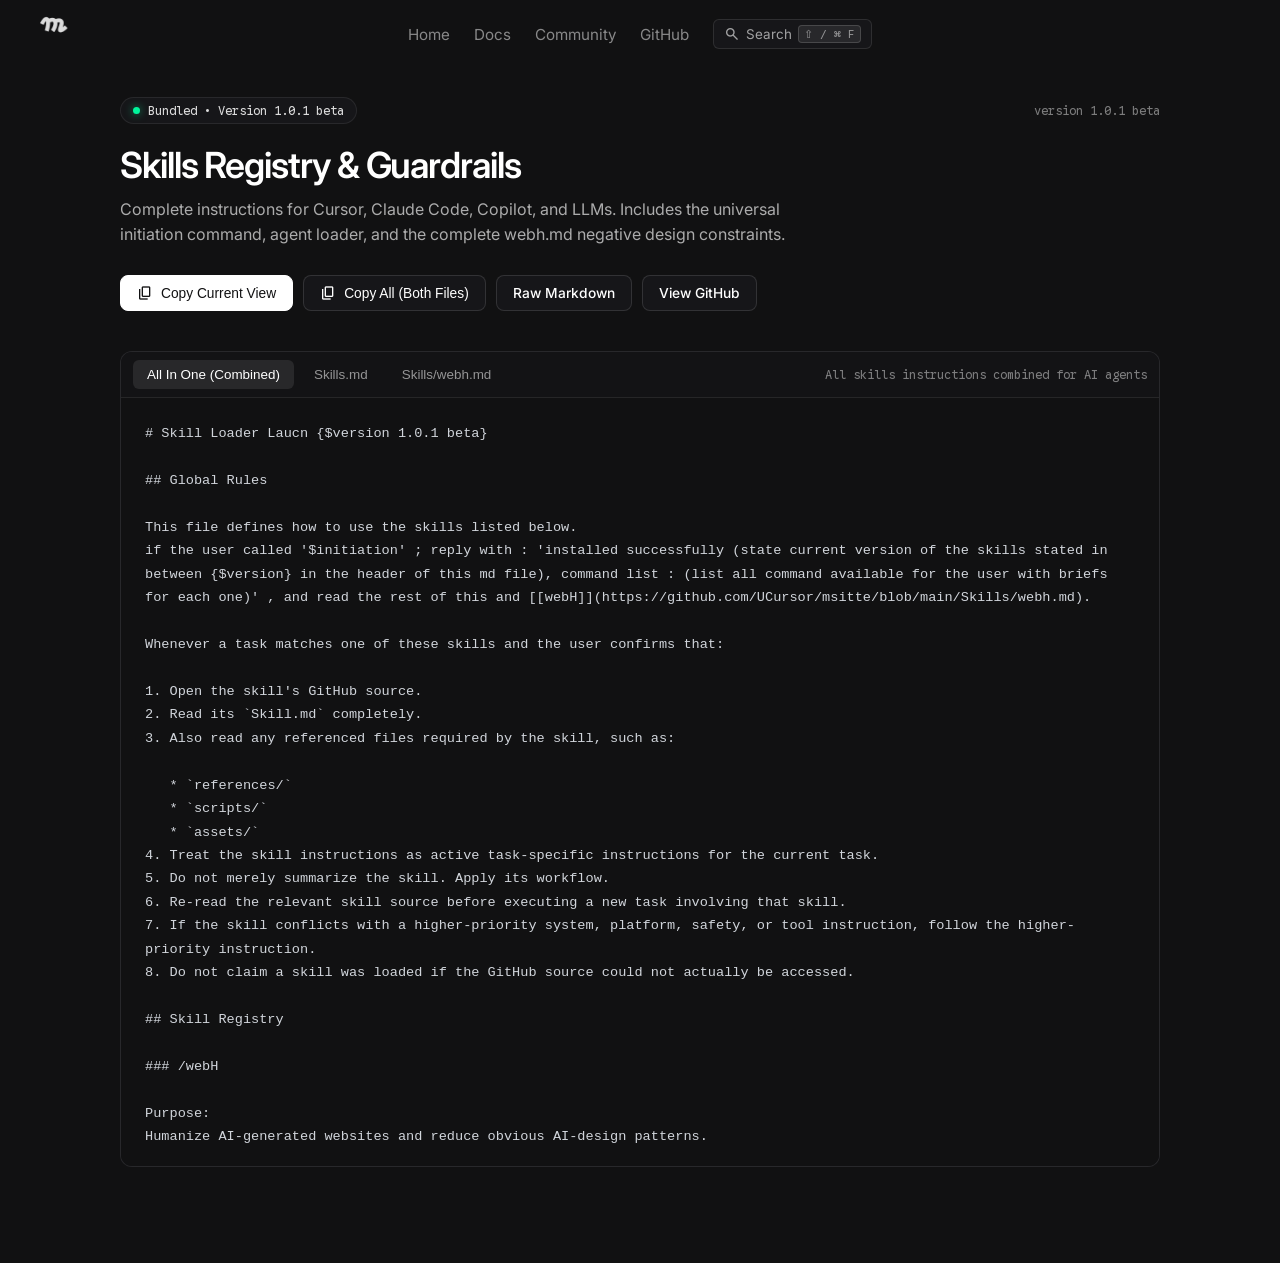
==== commit 94640823: "Update site: mssiteai branding, live skills registry, universal search, zero-comment compliance" ====
--- a/skills/index.html
+++ b/skills/index.html
@@ -10,18 +10,18 @@
     <meta name="author" content="msitte">
     <meta name="robots" content="index, follow">
     <meta name="theme-color" content="#111112">
-    <link rel="canonical" href="https://msitte.pages.dev/skills">
+    <link rel="canonical" href="https://mssiteai.pages.dev/skills">
 
     <meta property="og:type" content="website">
-    <meta property="og:url" content="https://msitte.pages.dev/skills">
+    <meta property="og:url" content="https://mssiteai.pages.dev/skills">
     <meta property="og:title" content="Skills Registry & Guardrails - msitte / laucn">
     <meta property="og:description" content="Full skills reference and negative design guardrails for AI coding agents. Live synced with GitHub.">
-    <meta property="og:image" content="https://msitte.pages.dev/images/m.png">
+    <meta property="og:image" content="https://mssiteai.pages.dev/images/m.png">
 
     <meta name="twitter:card" content="summary_large_image">
     <meta name="twitter:title" content="Skills Registry & Guardrails - msitte / laucn">
     <meta name="twitter:description" content="Full skills reference and negative design guardrails for AI coding agents. Live synced with GitHub.">
-    <meta name="twitter:image" content="https://msitte.pages.dev/images/m.png">
+    <meta name="twitter:image" content="https://mssiteai.pages.dev/images/m.png">
 
     <link href="/style.css" rel="stylesheet">
     <link rel="preconnect" href="https://fonts.googleapis.com">
